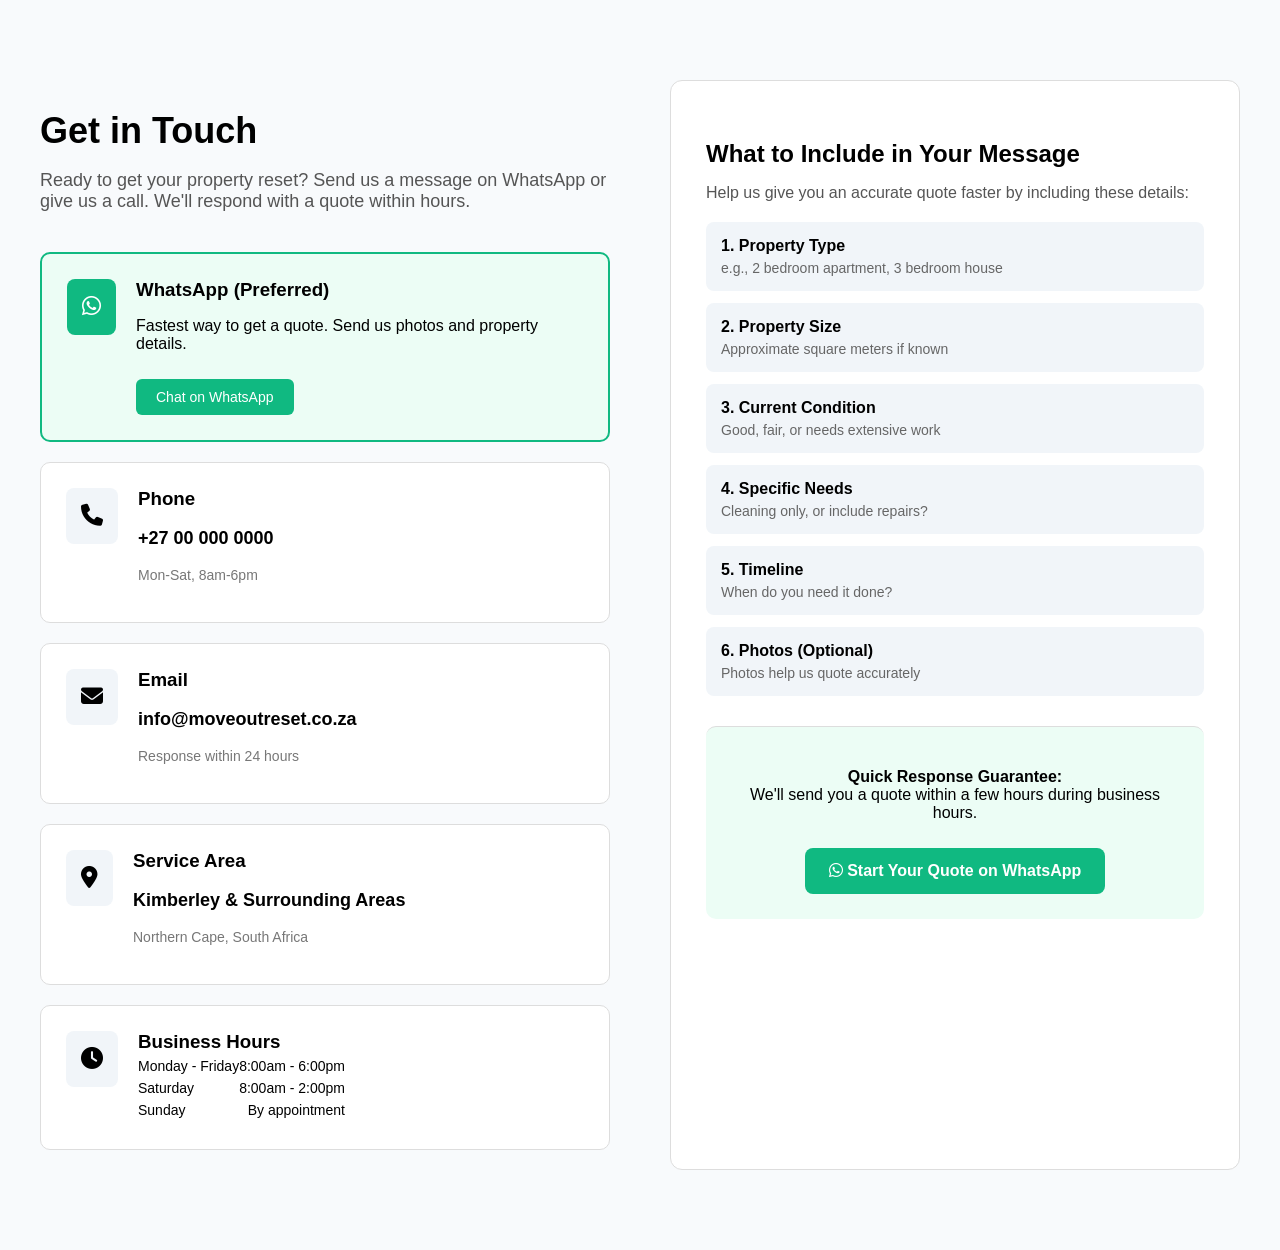
==== contact.html @ deb46134 "first commit" ====
<!DOCTYPE html>
<html lang="en">
<head>
<meta charset="UTF-8">
<meta name="viewport" content="width=device-width, initial-scale=1.0">

<title>Contact | Move-Out Reset</title>

<link rel="stylesheet" href="contact.css">

<link rel="stylesheet"
href="https://cdnjs.cloudflare.com/ajax/libs/font-awesome/6.5.0/css/all.min.css">

</head>

<body>

<section id="contact-section" class="contact-section">

<div class="contact-container">

<div class="contact-grid">

<!-- LEFT COLUMN -->
<div class="contact-left">

<h2 class="contact-title">Get in Touch</h2>

<p class="contact-intro">
Ready to get your property reset? Send us a message on WhatsApp or give us a call.
We'll respond with a quote within hours.
</p>

<!-- WHATSAPP -->
<div class="contact-card whatsapp-card">

<div class="contact-icon whatsapp-icon">
<i class="fa-brands fa-whatsapp"></i>
</div>

<div class="contact-info">
<h3>WhatsApp (Preferred)</h3>

<p>
Fastest way to get a quote. Send us photos and property details.
</p>

<a href="https://wa.me/27000000000?text=Hi%2C%20I%27d%20like%20to%20get%20a%20quote%20for%20Move-Out%20Reset%20services"
target="_blank"
class="contact-btn">
Chat on WhatsApp
</a>

</div>
</div>


<!-- PHONE -->
<div class="contact-card">

<div class="contact-icon">
<i class="fa-solid fa-phone"></i>
</div>

<div class="contact-info">

<h3>Phone</h3>

<p class="contact-highlight">+27 00 000 0000</p>

<p class="contact-small">Mon-Sat, 8am-6pm</p>

</div>

</div>


<!-- EMAIL -->
<div class="contact-card">

<div class="contact-icon">
<i class="fa-solid fa-envelope"></i>
</div>

<div class="contact-info">

<h3>Email</h3>

<p class="contact-highlight">info@moveoutreset.co.za</p>

<p class="contact-small">Response within 24 hours</p>

</div>

</div>


<!-- LOCATION -->
<div class="contact-card">

<div class="contact-icon">
<i class="fa-solid fa-location-dot"></i>
</div>

<div class="contact-info">

<h3>Service Area</h3>

<p class="contact-highlight">Kimberley & Surrounding Areas</p>

<p class="contact-small">Northern Cape, South Africa</p>

</div>

</div>


<!-- BUSINESS HOURS -->
<div class="contact-card hours-card">

<div class="contact-icon">
<i class="fa-solid fa-clock"></i>
</div>

<div class="contact-info">

<h3>Business Hours</h3>

<div class="hours-row">
<span>Monday - Friday</span>
<span>8:00am - 6:00pm</span>
</div>

<div class="hours-row">
<span>Saturday</span>
<span>8:00am - 2:00pm</span>
</div>

<div class="hours-row">
<span>Sunday</span>
<span>By appointment</span>
</div>

</div>

</div>

</div>


<!-- RIGHT COLUMN -->
<div class="contact-right">

<h3 class="quote-title">What to Include in Your Message</h3>

<p class="quote-intro">
Help us give you an accurate quote faster by including these details:
</p>

<div class="quote-list">

<div class="quote-item">
<strong>1. Property Type</strong>
<p>e.g., 2 bedroom apartment, 3 bedroom house</p>
</div>

<div class="quote-item">
<strong>2. Property Size</strong>
<p>Approximate square meters if known</p>
</div>

<div class="quote-item">
<strong>3. Current Condition</strong>
<p>Good, fair, or needs extensive work</p>
</div>

<div class="quote-item">
<strong>4. Specific Needs</strong>
<p>Cleaning only, or include repairs?</p>
</div>

<div class="quote-item">
<strong>5. Timeline</strong>
<p>When do you need it done?</p>
</div>

<div class="quote-item">
<strong>6. Photos (Optional)</strong>
<p>Photos help us quote accurately</p>
</div>

</div>


<div class="quote-cta">

<p>
<strong>Quick Response Guarantee:</strong><br>
We'll send you a quote within a few hours during business hours.
</p>

<a href="https://wa.me/27000000000?text=Hi%2C%20I%27d%20like%20to%20get%20a%20quote%20for%20Move-Out%20Reset%20services"
target="_blank"
class="quote-btn">

<i class="fa-brands fa-whatsapp"></i>
Start Your Quote on WhatsApp

</a>

</div>

</div>

</div>

</div>

</section>

</body>
</html>
---- contact.css ----
body{
font-family:Arial, Helvetica, sans-serif;
margin:0;
background:#f8fafc;
}

.contact-section{
padding:80px 20px;
}

.contact-container{
max-width:1200px;
margin:auto;
}

.contact-grid{
display:grid;
grid-template-columns:1fr 1fr;
gap:60px;
}

.contact-title{
font-size:36px;
margin-bottom:10px;
}

.contact-intro{
font-size:18px;
color:#555;
margin-bottom:40px;
}

.contact-card{
display:flex;
gap:20px;
background:white;
padding:25px;
border-radius:10px;
border:1px solid #ddd;
margin-bottom:20px;
}

.whatsapp-card{
background:#ecfdf5;
border:2px solid #10b981;
}

.contact-icon{
font-size:22px;
background:#f1f5f9;
padding:15px;
border-radius:8px;
height:fit-content;
}

.whatsapp-icon{
background:#10b981;
color:white;
}

.contact-info h3{
margin:0 0 5px 0;
}

.contact-highlight{
font-size:18px;
font-weight:600;
}

.contact-small{
font-size:14px;
color:#777;
}

.contact-btn{
display:inline-block;
margin-top:10px;
background:#10b981;
color:white;
padding:10px 20px;
border-radius:6px;
text-decoration:none;
font-size:14px;
}

.contact-btn:hover{
background:#059669;
}

.hours-row{
display:flex;
justify-content:space-between;
font-size:14px;
margin-bottom:6px;
}

.contact-right{
background:white;
padding:35px;
border-radius:12px;
border:1px solid #ddd;
}

.quote-title{
font-size:24px;
margin-bottom:10px;
}

.quote-intro{
color:#555;
margin-bottom:20px;
}

.quote-list{
display:flex;
flex-direction:column;
gap:12px;
}

.quote-item{
background:#f1f5f9;
padding:15px;
border-radius:8px;
}

.quote-item p{
margin:5px 0 0 0;
font-size:14px;
color:#666;
}

.quote-cta{
margin-top:30px;
padding-top:25px;
border-top:1px solid #ddd;
text-align:center;
background:#ecfdf5;
padding:25px;
border-radius:10px;
}

.quote-btn{
display:inline-block;
margin-top:10px;
background:#10b981;
color:white;
padding:14px 24px;
border-radius:8px;
text-decoration:none;
font-weight:600;
}

.quote-btn:hover{
background:#059669;
}

/* MOBILE */

@media(max-width:900px){

.contact-grid{
grid-template-columns:1fr;
}

}
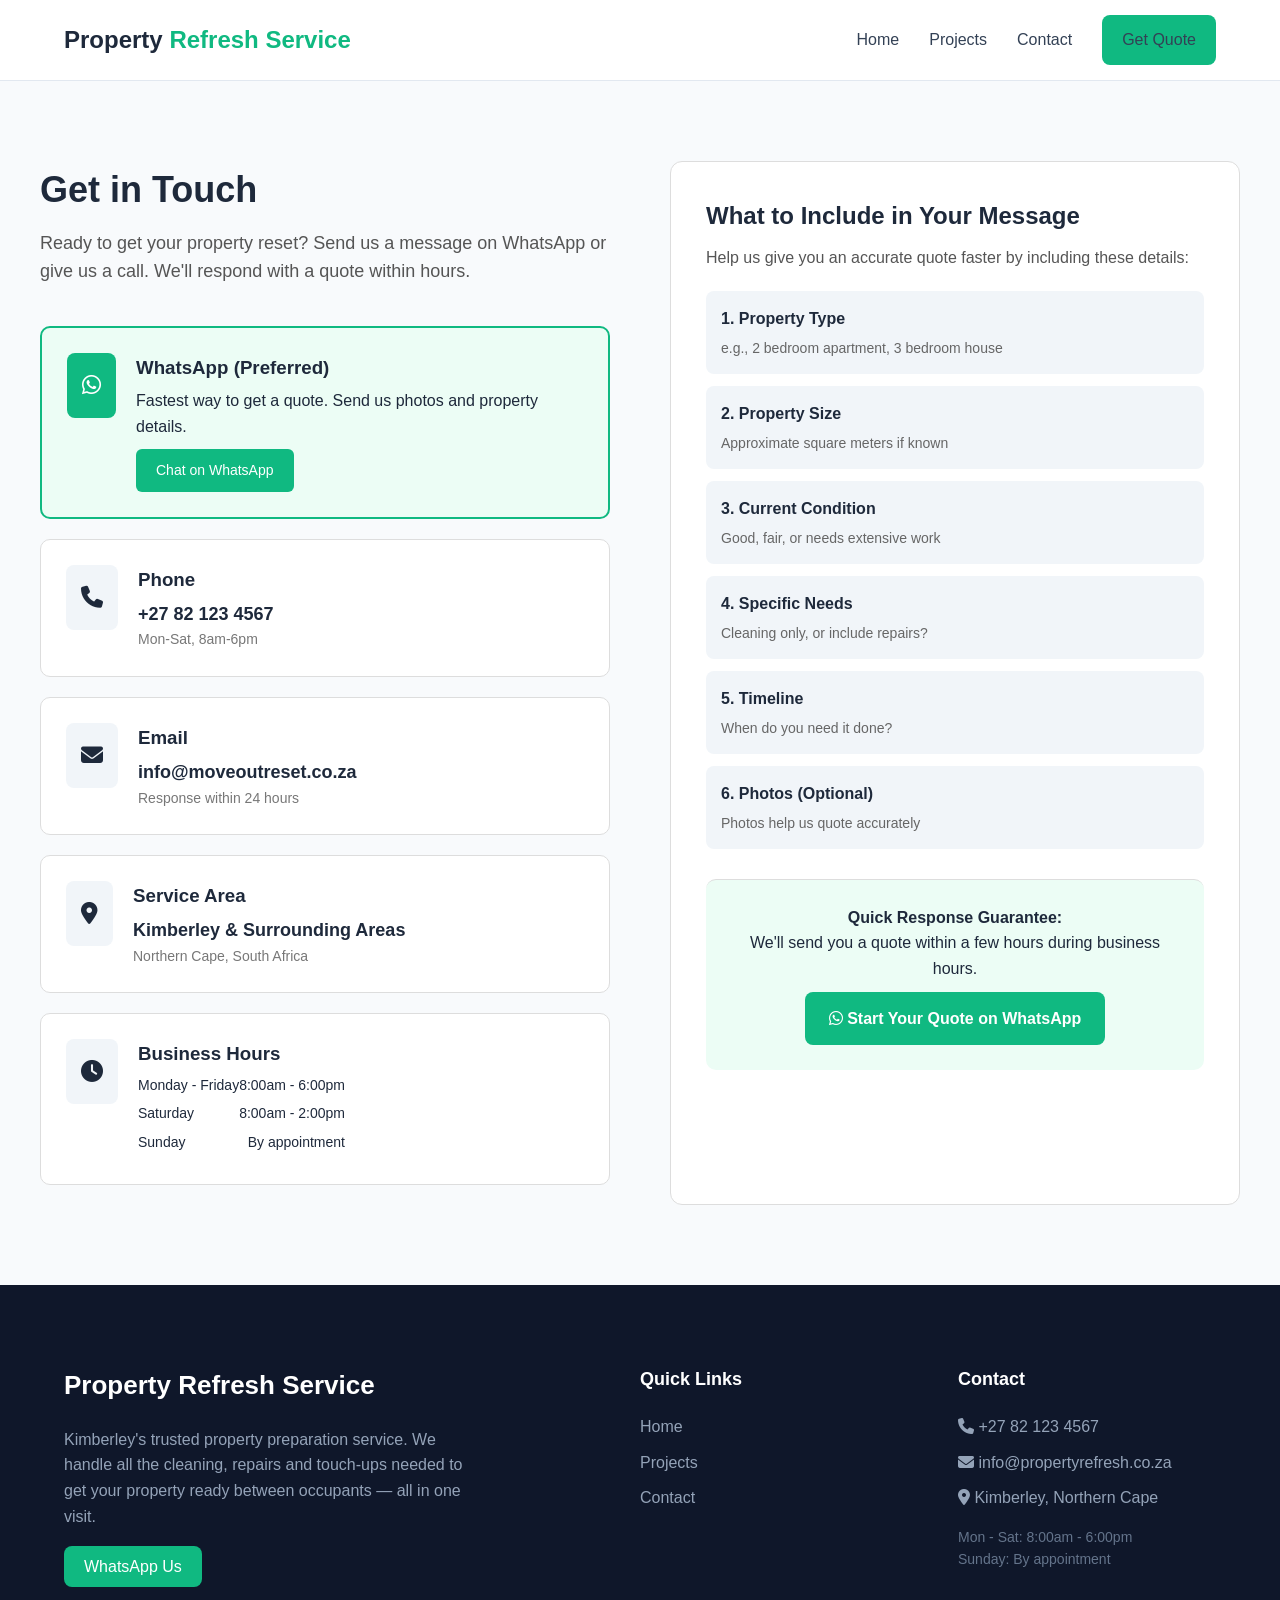
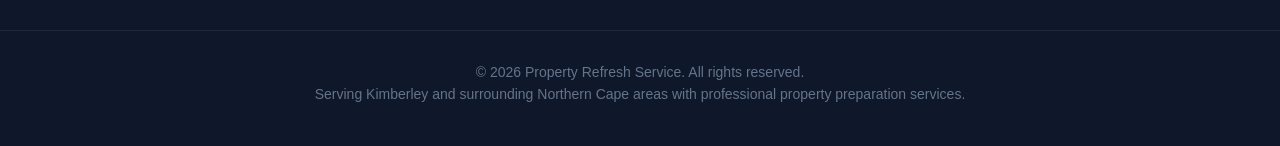
==== commit 56f3a4f6: "2nd commit" ====
--- a/contact.html
+++ b/contact.html
@@ -1,222 +1,264 @@
-<!DOCTYPE html>
+<!doctype html>
 <html lang="en">
-<head>
-<meta charset="UTF-8">
-<meta name="viewport" content="width=device-width, initial-scale=1.0">
-
-<title>Contact | Move-Out Reset</title>
-
-<link rel="stylesheet" href="contact.css">
-
-<link rel="stylesheet"
-href="https://cdnjs.cloudflare.com/ajax/libs/font-awesome/6.5.0/css/all.min.css">
-
-</head>
-
-<body>
-
-<section id="contact-section" class="contact-section">
-
-<div class="contact-container">
-
-<div class="contact-grid">
-
-<!-- LEFT COLUMN -->
-<div class="contact-left">
-
-<h2 class="contact-title">Get in Touch</h2>
-
-<p class="contact-intro">
-Ready to get your property reset? Send us a message on WhatsApp or give us a call.
-We'll respond with a quote within hours.
-</p>
-
-<!-- WHATSAPP -->
-<div class="contact-card whatsapp-card">
-
-<div class="contact-icon whatsapp-icon">
-<i class="fa-brands fa-whatsapp"></i>
-</div>
-
-<div class="contact-info">
-<h3>WhatsApp (Preferred)</h3>
-
-<p>
-Fastest way to get a quote. Send us photos and property details.
-</p>
-
-<a href="https://wa.me/27000000000?text=Hi%2C%20I%27d%20like%20to%20get%20a%20quote%20for%20Move-Out%20Reset%20services"
-target="_blank"
-class="contact-btn">
-Chat on WhatsApp
-</a>
-
-</div>
-</div>
-
-
-<!-- PHONE -->
-<div class="contact-card">
-
-<div class="contact-icon">
-<i class="fa-solid fa-phone"></i>
-</div>
-
-<div class="contact-info">
-
-<h3>Phone</h3>
-
-<p class="contact-highlight">+27 00 000 0000</p>
-
-<p class="contact-small">Mon-Sat, 8am-6pm</p>
-
-</div>
-
-</div>
-
-
-<!-- EMAIL -->
-<div class="contact-card">
-
-<div class="contact-icon">
-<i class="fa-solid fa-envelope"></i>
-</div>
-
-<div class="contact-info">
-
-<h3>Email</h3>
-
-<p class="contact-highlight">info@moveoutreset.co.za</p>
-
-<p class="contact-small">Response within 24 hours</p>
-
-</div>
-
-</div>
-
-
-<!-- LOCATION -->
-<div class="contact-card">
-
-<div class="contact-icon">
-<i class="fa-solid fa-location-dot"></i>
-</div>
-
-<div class="contact-info">
-
-<h3>Service Area</h3>
-
-<p class="contact-highlight">Kimberley & Surrounding Areas</p>
-
-<p class="contact-small">Northern Cape, South Africa</p>
-
-</div>
-
-</div>
-
-
-<!-- BUSINESS HOURS -->
-<div class="contact-card hours-card">
-
-<div class="contact-icon">
-<i class="fa-solid fa-clock"></i>
-</div>
-
-<div class="contact-info">
-
-<h3>Business Hours</h3>
-
-<div class="hours-row">
-<span>Monday - Friday</span>
-<span>8:00am - 6:00pm</span>
-</div>
-
-<div class="hours-row">
-<span>Saturday</span>
-<span>8:00am - 2:00pm</span>
-</div>
-
-<div class="hours-row">
-<span>Sunday</span>
-<span>By appointment</span>
-</div>
-
-</div>
-
-</div>
-
-</div>
-
-
-<!-- RIGHT COLUMN -->
-<div class="contact-right">
-
-<h3 class="quote-title">What to Include in Your Message</h3>
-
-<p class="quote-intro">
-Help us give you an accurate quote faster by including these details:
-</p>
-
-<div class="quote-list">
-
-<div class="quote-item">
-<strong>1. Property Type</strong>
-<p>e.g., 2 bedroom apartment, 3 bedroom house</p>
-</div>
-
-<div class="quote-item">
-<strong>2. Property Size</strong>
-<p>Approximate square meters if known</p>
-</div>
-
-<div class="quote-item">
-<strong>3. Current Condition</strong>
-<p>Good, fair, or needs extensive work</p>
-</div>
-
-<div class="quote-item">
-<strong>4. Specific Needs</strong>
-<p>Cleaning only, or include repairs?</p>
-</div>
-
-<div class="quote-item">
-<strong>5. Timeline</strong>
-<p>When do you need it done?</p>
-</div>
-
-<div class="quote-item">
-<strong>6. Photos (Optional)</strong>
-<p>Photos help us quote accurately</p>
-</div>
-
-</div>
-
-
-<div class="quote-cta">
-
-<p>
-<strong>Quick Response Guarantee:</strong><br>
-We'll send you a quote within a few hours during business hours.
-</p>
-
-<a href="https://wa.me/27000000000?text=Hi%2C%20I%27d%20like%20to%20get%20a%20quote%20for%20Move-Out%20Reset%20services"
-target="_blank"
-class="quote-btn">
-
-<i class="fa-brands fa-whatsapp"></i>
-Start Your Quote on WhatsApp
-
-</a>
-
-</div>
-
-</div>
-
-</div>
-
-</div>
-
-</section>
-
-</body>
+  <head>
+    <meta charset="UTF-8" />
+    <meta name="viewport" content="width=device-width, initial-scale=1.0" />
+    <title>Contact | Move-Out Reset</title>
+
+    <link
+      href="https://fonts.googleapis.com/css2?family=Inter:wght@400;500;600;700&display=swap"
+      rel="stylesheet"
+    />
+    <link
+      rel="stylesheet"
+      href="https://cdnjs.cloudflare.com/ajax/libs/font-awesome/6.5.0/css/all.min.css"
+    />
+    <link rel="stylesheet" href="styles.css" />
+    <link rel="stylesheet" href="contact.css" />
+  </head>
+
+  <body>
+    <!-- HEADER (same as landing page) -->
+    <header class="site-header">
+      <div class="menu-btn" onclick="toggleMenu()">☰</div>
+      <div class="mobile-nav" id="mobileNav">
+        <a href="index.html">Home</a>
+        <a href="projects.html">Projects</a>
+        <a href="contact.html" class="active">Contact</a>
+        <a class="btn-primary" href="https://wa.me/27000000000" target="_blank">
+          Get Quote
+        </a>
+      </div>
+
+      <div class="container header-flex">
+        <div class="logo">
+          <h1>Property <span>Refresh Service</span></h1>
+        </div>
+
+        <nav class="main-nav">
+          <a href="index.html">Home</a>
+          <a href="projects.html">Projects</a>
+          <a href="contact.html class="active"">Contact</a>
+
+          <a
+            class="btn-primary"
+            href="https://wa.me/27000000000?text=Hi%20I%20would%20like%20a%20quote"
+            target="_blank"
+          >
+            Get Quote
+          </a>
+        </nav>
+      </div>
+    </header>
+
+    <!-- CONTACT SECTION -->
+    <section id="contact-section" class="contact-section">
+      <div class="contact-container">
+        <div class="contact-grid">
+          <!-- LEFT COLUMN -->
+          <div class="contact-left">
+            <h2 class="contact-title">Get in Touch</h2>
+            <p class="contact-intro">
+              Ready to get your property reset? Send us a message on WhatsApp or
+              give us a call. We'll respond with a quote within hours.
+            </p>
+
+            <!-- WHATSAPP -->
+            <div class="contact-card whatsapp-card">
+              <div class="contact-icon whatsapp-icon">
+                <i class="fa-brands fa-whatsapp"></i>
+              </div>
+              <div class="contact-info">
+                <h3>WhatsApp (Preferred)</h3>
+                <p>Fastest way to get a quote. Send us photos and property details.</p>
+                <a
+                  href="https://wa.me/27000000000?text=Hi%2C%20I%27d%20like%20to%20get%20a%20quote%20for%20Move-Out%20Reset%20services"
+                  target="_blank"
+                  class="contact-btn"
+                >
+                  Chat on WhatsApp
+                </a>
+              </div>
+            </div>
+
+            <!-- PHONE -->
+            <div class="contact-card">
+              <div class="contact-icon">
+                <i class="fa-solid fa-phone"></i>
+              </div>
+              <div class="contact-info">
+                <h3>Phone</h3>
+                <p class="contact-highlight">+27 82 123 4567</p>
+                <p class="contact-small">Mon-Sat, 8am-6pm</p>
+              </div>
+            </div>
+
+            <!-- EMAIL -->
+            <div class="contact-card">
+              <div class="contact-icon">
+                <i class="fa-solid fa-envelope"></i>
+              </div>
+              <div class="contact-info">
+                <h3>Email</h3>
+                <p class="contact-highlight">info@moveoutreset.co.za</p>
+                <p class="contact-small">Response within 24 hours</p>
+              </div>
+            </div>
+
+            <!-- LOCATION -->
+            <div class="contact-card">
+              <div class="contact-icon">
+                <i class="fa-solid fa-location-dot"></i>
+              </div>
+              <div class="contact-info">
+                <h3>Service Area</h3>
+                <p class="contact-highlight">Kimberley & Surrounding Areas</p>
+                <p class="contact-small">Northern Cape, South Africa</p>
+              </div>
+            </div>
+
+            <!-- BUSINESS HOURS -->
+            <div class="contact-card hours-card">
+              <div class="contact-icon">
+                <i class="fa-solid fa-clock"></i>
+              </div>
+              <div class="contact-info">
+                <h3>Business Hours</h3>
+                <div class="hours-row">
+                  <span>Monday - Friday</span>
+                  <span>8:00am - 6:00pm</span>
+                </div>
+                <div class="hours-row">
+                  <span>Saturday</span>
+                  <span>8:00am - 2:00pm</span>
+                </div>
+                <div class="hours-row">
+                  <span>Sunday</span>
+                  <span>By appointment</span>
+                </div>
+              </div>
+            </div>
+          </div>
+
+          <!-- RIGHT COLUMN -->
+          <div class="contact-right">
+            <h3 class="quote-title">What to Include in Your Message</h3>
+            <p class="quote-intro">
+              Help us give you an accurate quote faster by including these details:
+            </p>
+
+            <div class="quote-list">
+              <div class="quote-item">
+                <strong>1. Property Type</strong>
+                <p>e.g., 2 bedroom apartment, 3 bedroom house</p>
+              </div>
+              <div class="quote-item">
+                <strong>2. Property Size</strong>
+                <p>Approximate square meters if known</p>
+              </div>
+              <div class="quote-item">
+                <strong>3. Current Condition</strong>
+                <p>Good, fair, or needs extensive work</p>
+              </div>
+              <div class="quote-item">
+                <strong>4. Specific Needs</strong>
+                <p>Cleaning only, or include repairs?</p>
+              </div>
+              <div class="quote-item">
+                <strong>5. Timeline</strong>
+                <p>When do you need it done?</p>
+              </div>
+              <div class="quote-item">
+                <strong>6. Photos (Optional)</strong>
+                <p>Photos help us quote accurately</p>
+              </div>
+            </div>
+
+            <div class="quote-cta">
+              <p>
+                <strong>Quick Response Guarantee:</strong><br />
+                We'll send you a quote within a few hours during business hours.
+              </p>
+
+              <a
+                href="https://wa.me/27000000000?text=Hi%2C%20I%27d%20like%20to%20get%20a%20quote%20for%20Move-Out%20Reset%20services"
+                target="_blank"
+                class="quote-btn"
+              >
+                <i class="fa-brands fa-whatsapp"></i>
+                Start Your Quote on WhatsApp
+              </a>
+            </div>
+          </div>
+        </div>
+      </div>
+    </section>
+
+    <!-- FOOTER (same as landing page) -->
+    <footer class="footer-section">
+      <div class="container footer-grid">
+        <div class="footer-company">
+          <h3 class="footer-logo">Property Refresh Service</h3>
+          <p class="footer-description">
+            Kimberley's trusted property preparation service. We handle all the
+            cleaning, repairs and touch-ups needed to get your property ready
+            between occupants — all in one visit.
+          </p>
+          <a
+            href="https://wa.me/27000000000?text=Hi%20I%20would%20like%20a%20quote"
+            target="_blank"
+            class="btn-primary footer-whatsapp"
+          >
+            WhatsApp Us
+          </a>
+        </div>
+
+        <div class="footer-links">
+          <h4>Quick Links</h4>
+          <ul>
+            <li><a href="index.html">Home</a></li>
+            <li><a href="projects.html">Projects</a></li>
+            <li><a href="contact.html">Contact</a></li>
+          </ul>
+        </div>
+
+        <div class="footer-contact">
+          <h4>Contact</h4>
+          <ul>
+            <li><i class="fa-solid fa-phone"></i> +27 82 123 4567</li>
+            <li><i class="fa-solid fa-envelope"></i> info@propertyrefresh.co.za</li>
+            <li><i class="fa-solid fa-location-dot"></i> Kimberley, Northern Cape</li>
+          </ul>
+          <p class="footer-hours">
+            Mon - Sat: 8:00am - 6:00pm<br />
+            Sunday: By appointment
+          </p>
+        </div>
+      </div>
+
+      <div class="footer-bottom">
+        <p>© 2026 Property Refresh Service. All rights reserved.</p>
+        <p>
+          Serving Kimberley and surrounding Northern Cape areas with
+          professional property preparation services.
+        </p>
+      </div>
+    </footer>
+
+    <!-- Scripts -->
+    <script>
+      function toggleMenu() {
+        const menu = document.getElementById("mobileNav");
+        menu.classList.toggle("active");
+      }
+
+      const faqItems = document.querySelectorAll(".faq-item");
+      faqItems.forEach((item) => {
+        const question = item.querySelector("h3");
+        question.addEventListener("click", () => {
+          item.classList.toggle("active");
+        });
+      });
+    </script>
+  </body>
 </html>
--- a/styles.css
+++ b/styles.css
@@ -0,0 +1,858 @@
+* {
+  margin: 0;
+  padding: 0;
+  box-sizing: border-box;
+  font-family: Arial, Helvetica, sans-serif;
+}
+
+body {
+  color: #1e293b;
+  background: white;
+  line-height: 1.6;
+  font-family: "Inter", sans-serif;
+}
+
+.container {
+  width: 90%;
+  max-width: 1200px;
+  margin: auto;
+}
+
+/* HEADER */
+
+.site-header {
+  background: white;
+  border-bottom: 1px solid #e2e8f0;
+  position: sticky;
+  top: 0;
+  z-index: 1000;
+}
+
+.header-flex {
+  display: flex;
+  justify-content: space-between;
+  align-items: center;
+  height: 80px;
+}
+
+.logo h1 {
+  font-size: 24px;
+  font-weight: bold;
+}
+
+.logo span {
+  color: #10b981;
+}
+
+.main-nav {
+  display: flex;
+  gap: 30px;
+  align-items: center;
+}
+
+.main-nav a {
+  text-decoration: none;
+  color: #334155;
+  font-weight: 500;
+}
+
+.main-nav a:hover {
+  color: #10b981;
+}
+
+/* BUTTONS */
+.btn-primary {
+  background: #10b981;
+  color: white;
+  padding: 12px 20px;
+  border-radius: 8px;
+  text-decoration: none;
+}
+
+.btn-primary:hover {
+  background: #059669;
+}
+
+.btn-outline {
+  border: 2px solid #10b981;
+  padding: 12px 20px;
+  border-radius: 8px;
+  text-decoration: none;
+  color: #10b981;
+}
+
+.btn-dark {
+  background: #0f172a;
+  color: white;
+  padding: 12px 20px;
+  border-radius: 8px;
+  text-decoration: none;
+}
+
+/* HERO */
+.hero-section {
+  padding: 80px 0;
+  background: #f8fafc;
+}
+
+.hero-grid {
+  display: grid;
+  grid-template-columns: 1fr 1fr;
+  gap: 60px;
+  align-items: center;
+}
+
+.hero-text h1 {
+  font-size: 48px;
+  margin: 20px 0;
+}
+
+.hero-text h1 span {
+  color: #10b981;
+}
+
+.hero-benefits {
+  margin: 20px 0;
+  list-style: none;
+}
+
+.hero-benefits li {
+  margin-bottom: 10px;
+  margin: 8px 0;
+  color: #475569;
+  display: flex;
+  align-items: center;
+  gap: 8px;
+}
+
+.hero-benefits li::before {
+  content: "✓";
+  font-size: 14px;
+  color: #16a34a;
+  font-weight: bold;
+  width: 18px;
+  height: 18px;
+  border-radius: 50%;
+  background: linear-gradient(135deg, #16a34a, #22c55e);
+  color: white;
+  display: flex;
+  align-items: center;
+  justify-content: center;
+  font-size: 12px;
+  font-weight: bold;
+  box-shadow: 0 4px 10px rgba(34, 197, 94, 0.3);
+}
+
+.hero-buttons {
+  display: flex;
+  gap: 20px;
+  margin-top: 20px;
+}
+
+.hero-image img {
+  width: 100%;
+  border-radius: 16px;
+}
+
+.hero-badge {
+  background: #d1fae5;
+  color: #047857;
+  display: inline-block;
+  padding: 8px 14px;
+  border-radius: 20px;
+  /* font-size: 14px; */
+}
+.hero-badge-floating {
+  display: flex;
+  flex-direction: column;
+  align-items: center;
+  background: white;
+  padding: 15px;
+  border-radius: 12px;
+  position: absolute;
+  margin-top: -60px;
+  margin-left: -30px;
+  box-shadow: 0 10px 20px rgba(0, 0, 0, 0.1);
+}
+
+.hero-badge-floating h3 {
+  font-weight: 600;
+  font-size: 25px;
+  color: #10b981;
+}
+
+.hero-badge-floating p {
+  font-size: 13px;
+}
+
+.hero-trust {
+  font-weight: 600;
+  font-size: 13px;
+  display: flex;
+  gap: 15px;
+  left: 20px;
+  position: relative;
+}
+
+/* SECTIONS */
+.section-title {
+  text-align: center;
+  font-size: 36px;
+  margin-top: 20px;
+  margin-bottom: 20px;
+}
+
+.section-subtitle {
+  text-align: center;
+  color: #64748b;
+  margin-bottom: 60px;
+}
+
+/* SERVICES */
+.services-grid {
+  display: grid;
+  grid-template-columns: repeat(4, 1fr);
+  gap: 25px;
+}
+
+.service-card {
+  background: #f8fafc;
+  padding: 25px;
+  border-radius: 12px;
+  border: 1px solid #e2e8f0;
+}
+
+.service-card:hover {
+  box-shadow: 0 10px 20px rgba(0, 0, 0, 0.05);
+}
+
+.service-icon {
+  font-size: 30px;
+  color: #16a34a;
+  margin-bottom: 15px;
+  display: block;
+}
+
+.service-icon-bg {
+  background-color: #047857;
+  width: 50px;
+}
+
+/* PROCESS */
+.process-section {
+  background: linear-gradient(to bottom, #ffffff, #f8fafc);
+  padding: 100px 0;
+  position: relative;
+  overflow: hidden;
+}
+
+.process-grid {
+  display: grid;
+  grid-template-columns: repeat(4, 1fr);
+  gap: 30px;
+}
+
+.process-step {
+  background: #93f6da24;
+  padding: 35px 25px;
+  border-radius: 14px;
+  text-align: left;
+  box-shadow: 0 8px 20px rgba(0, 0, 0, 0.05);
+  border: 1px solid rgba(0, 0, 0, 0.04);
+  transition: all 0.3s ease;
+  position: relative;
+  overflow: hidden;
+}
+
+.process-step:hover {
+  transform: translateY(-8px);
+  box-shadow: 0 18px 35px rgba(0, 0, 0, 0.1);
+}
+
+.process-step h3 {
+  font-size: 26px;
+  font-weight: 700;
+  color: #16a34a;
+  position: absolute;
+  top: 20px;
+  right: 20px;
+  width: 60px;
+  height: 60px;
+  display: flex;
+  align-items: center;
+  justify-content: center;
+  z-index: 2;
+}
+
+.process-step h4 {
+  font-size: 18px;
+  font-weight: 600;
+  margin-top: 40px;
+  margin-bottom: 10px;
+  color: #1e293b;
+}
+
+.process-step p {
+  font-size: 15px;
+  color: #64748b;
+  line-height: 1.6;
+}
+
+.process-step::before {
+  content: "";
+  position: absolute;
+  width: 500px;
+  height: 500px;
+  background: radial-gradient(circle, rgba(34, 197, 94, 0.08), transparent 70%);
+  top: -150px;
+  left: -150px;
+  z-index: 0;
+  opacity: 0;
+  transition: opacity 0.3s;
+}
+
+.process-step:hover::before {
+  opacity: 1;
+}
+
+.process-step::after {
+  content: "";
+  position: absolute;
+  width: 60px;
+  height: 60px;
+  background: rgba(34, 197, 94, 0.15);
+  border-radius: 50%;
+  top: 20px;
+  right: 20px;
+  z-index: 1;
+}
+
+.process-step h4,
+.process-step p {
+  position: relative;
+  z-index: 1;
+}
+
+.process-icon {
+  font-size: 28px;
+  color: #16a34a;
+  position: absolute;
+  left: 29px;
+  top: 20%;
+  transform: translateY(-50%);
+}
+
+/* CLIENTS */
+.clients-section {
+  background: #ffff;
+  padding: 80px 0;
+}
+
+.clients-grid {
+  display: grid;
+  grid-template-columns: repeat(2, 1fr);
+  gap: 30px;
+}
+
+.client-card {
+  background: #91f6aa10;
+  padding: 30px;
+  border-radius: 16px;
+  border: 1px solid rgba(0, 0, 0, 0.04);
+  box-shadow: 0 8px 20px rgba(0, 0, 0, 0.05);
+  transition: all 0.3s ease;
+  position: relative;
+  overflow: hidden;
+}
+
+.client-card:hover {
+  transform: translateY(-6px);
+  box-shadow: 0 18px 35px rgba(0, 0, 0, 0.1);
+}
+
+.client-card:hover::before {
+  opacity: 1;
+}
+
+.client-card h3 {
+  font-size: 20px;
+  font-weight: 600;
+  margin-bottom: 10px;
+  color: #1e293b;
+  position: relative;
+  z-index: 1;
+}
+
+.client-card p {
+  color: #64748b;
+  line-height: 1.6;
+  margin-bottom: 10px;
+  position: relative;
+  z-index: 1;
+}
+
+.clients-intro {
+  text-align: center;
+  max-width: 700px;
+  margin: 0 auto 40px;
+  color: #64748b;
+  font-size: 16px;
+  line-height: 1.6;
+}
+
+.client-card ul {
+  margin-top: 12px;
+  padding-left: 0;
+  list-style: none;
+  position: relative;
+  z-index: 1;
+}
+
+.client-card li {
+  margin: 8px 0;
+  color: #475569;
+  display: flex;
+  align-items: center;
+  gap: 8px;
+}
+
+.client-card h3 i {
+  display: inline-flex;
+  align-items: center;
+  justify-content: center;
+  width: 38px;
+  height: 38px;
+  margin-right: 10px;
+  border-radius: 10px;
+  background: linear-gradient(135deg, #16a34a, #22c55e);
+  color: white;
+  font-size: 16px;
+  box-shadow: 0 6px 14px rgba(34, 197, 94, 0.25);
+  transition: all 0.3s ease;
+}
+
+.client-card:hover h3 i {
+  transform: scale(1.1) rotate(4deg);
+  box-shadow: 0 10px 20px rgba(34, 197, 94, 0.35);
+}
+
+.client-card li::before {
+  content: "✓";
+  width: 18px;
+  height: 18px;
+  border-radius: 50%;
+  background: linear-gradient(135deg, #16a34a, #22c55e);
+  color: white;
+  display: flex;
+  align-items: center;
+  justify-content: center;
+  font-size: 12px;
+  font-weight: bold;
+  box-shadow: 0 4px 10px rgba(34, 197, 94, 0.3);
+}
+.client-card-icon {
+  width: 70px;
+  height: 70px;
+  display: flex;
+  align-items: center;
+  justify-content: center;
+  background: #62f4c338;
+  border-radius: 16px;
+  margin-bottom: 15px;
+  font-size: 26px;
+  color: #047857;
+  box-shadow: 0 8px 20px rgba(0,0,0,0.15);
+  transition: transform 0.3s ease, box-shadow 0.3s ease;
+}
+
+.client-card:hover .client-card-icon {
+  transform: translateY(-6px) scale(1.05);
+  box-shadow: 0 15px 35px rgba(0,0,0,0.25);
+}
+
+/* PRICING */
+.pricing-section {
+  background: linear-gradient(180deg,#f8fafc,#eef2f7);
+  padding: 80px 0;
+}
+
+.pricing-intro{
+  max-width:700px;
+  margin:0 auto 60px auto;
+  text-align:center;
+  position:relative;
+  z-index:2;
+}
+
+.pricing-grid {
+  display: grid;
+  grid-template-columns: repeat(3, 1fr);
+  gap: 30px;
+}
+
+.pricing-card {
+  background: white;
+  padding: 35px;
+  border-radius: 16px;
+  box-shadow: 0 10px 30px rgba(0,0,0,0.06);
+  transition: all 0.35s ease;
+  position: relative;
+  overflow: hidden;
+}
+
+.pricing-card:hover {
+  transform: translateY(-10px);
+  box-shadow: 0 20px 45px rgba(0,0,0,0.12);
+}
+
+.pricing-card::before{
+  content:"";
+  position:absolute;
+  top:0;
+  left:0;
+  width:100%;
+  height:4px;
+  background:linear-gradient(90deg,#0ea5e9,#10b981);
+  opacity:0;
+  transition:0.3s;
+}
+
+.pricing-card:hover::before{
+  opacity:1;
+}
+
+.pricing-card h3{
+  text-align: center;
+  font-size:22px;
+  margin-bottom:5px;
+  color:#0f172a;
+}
+
+.property-size{
+  color:#64748b;
+  font-size:14px;
+  text-align: center;
+}
+
+.price h2{
+  font-size:38px;
+  font-weight:700;
+  margin:0;
+  color:#059669;
+}
+
+.price span {
+  font-size:14px;
+  color:#64748b;
+}
+
+.pricing-card ul {
+  margin: 25px 0;
+  padding:0;
+}
+
+.pricing-card li {
+  margin-bottom: 12px;
+  color:#334155;
+  list-style:none;
+  position:relative;
+  padding-left:24px;
+}
+
+.pricing-card li::before{
+  content:"✔";
+  position:absolute;
+  left:0;
+  color:#10b981;
+  font-weight:bold;
+}
+
+.popular {
+  border: 3px solid #10b981;
+  transform: scale(1.03);
+  box-shadow:0 20px 40px rgba(16,185,129,0.15);
+}
+
+.popular-badge{
+  position:absolute;
+  top:-12px;
+  right:20px;
+  background:#10b981;
+  color:white;
+  font-size:12px;
+  font-weight:600;
+  padding:6px 14px;
+  border-radius:20px;
+  box-shadow:0 5px 15px rgba(16,185,129,0.3);
+}
+
+/* Addons */
+.addons {
+  padding: 60px 20px;
+  background: #f9f9f9;
+  font-family: Arial, sans-serif;
+}
+
+.addons-container {
+  max-width: 900px;
+  margin: auto;
+  text-align: center;
+}
+
+.addons h2 {
+  margin-bottom: 35px;
+  font-size: 28px;
+}
+
+.addons-grid {
+  display: grid;
+  grid-template-columns: repeat(auto-fit, minmax(220px, 1fr));
+  gap: 20px;
+}
+
+.addon-card {
+  background: white;
+  padding: 20px;
+  border-radius: 8px;
+  border: 1px solid #e6e6e6;
+  transition: 0.2s;
+}
+
+.addon-card:hover {
+  transform: translateY(-3px);
+  box-shadow: 0 5px 15px rgba(0,0,0,0.08);
+}
+
+.addon-card h3 {
+  font-size: 16px;
+  margin-bottom: 8px;
+}
+
+.addon-price {
+  font-weight: bold;
+  color: #2e7d32;
+}
+
+.custom-quote {
+  margin-top: 30px;
+  font-weight: 500;
+}
+
+.disclaimer {
+  margin-top: 10px;
+  font-size: 13px;
+  color: #666;
+}
+
+/* FAQ */
+.faq-section {
+  padding: 70px 20px;
+  background: #f8f8f8;
+  font-family: Arial, sans-serif;
+}
+
+.faq-item {
+  width: 1000px;
+  background: white;
+  padding: 10px;
+  border-radius: 8px;
+  margin-bottom: 9px;
+  border: 1px solid #e6e6e6;
+}
+
+.faq-item h3 {
+  display: flex;
+  justify-content: space-between;
+  align-items: center;
+  cursor: pointer;
+  font-size: 18px;
+  margin-bottom: 8px;
+}
+
+.faq-item h3::after {
+  content: "+";
+  font-size: 22px;
+  color: #25D366;
+  transition: transform 0.3s ease;
+}
+
+.faq-item.active h3::after {
+  content: "−";
+}
+
+.faq-item p {
+  color: #555;
+  line-height: 1.6;
+  display: none;
+}
+
+.faq-item.active p {
+  display: block;
+}
+
+.faq-item:hover {
+  box-shadow: 0 6px 18px rgba(0,0,0,0.08);
+  transform: translateY(-2px);
+  transition: 0.2s ease;
+}
+
+.faq-contact {
+  text-align: center;
+  margin-top: 40px;
+}
+
+.whatsapp-btn {
+  display: inline-block;
+  margin-top: 15px;
+  padding: 12px 22px;
+  background: #25D366;
+  color: white;
+  text-decoration: none;
+  border-radius: 6px;
+  font-weight: bold;
+}
+
+.whatsapp-btn:hover {
+  background: #1ebe5d;
+}
+
+/* FOOTER */
+.footer-section {
+  background: #0f172a;
+  color: white;
+  padding: 80px 0 40px;
+}
+
+.footer-grid {
+  display: grid;
+  grid-template-columns: 2fr 1fr 1fr;
+  gap: 60px;
+}
+
+.footer-logo {
+  font-size: 26px;
+  margin-bottom: 20px;
+}
+
+.footer-description {
+  color: #94a3b8;
+  margin-bottom: 25px;
+  max-width: 400px;
+}
+
+.footer-links h4,
+.footer-contact h4 {
+  margin-bottom: 20px;
+  font-size: 18px;
+}
+
+.footer-links ul,
+.footer-contact ul {
+  list-style: none;
+}
+
+.footer-links li {
+  margin-bottom: 10px;
+}
+
+.footer-links a {
+  color: #94a3b8;
+  text-decoration: none;
+}
+
+.footer-links a:hover {
+  color: white;
+}
+
+.footer-contact li {
+  color: #94a3b8;
+  margin-bottom: 10px;
+}
+
+.footer-hours {
+  margin-top: 15px;
+  color: #64748b;
+  font-size: 14px;
+}
+
+.footer-bottom {
+  border-top: 1px solid #1e293b;
+  margin-top: 50px;
+  padding-top: 30px;
+  text-align: center;
+  color: #64748b;
+  font-size: 14px;
+}
+
+.main-nav a.active,
+.mobile-nav a.active {
+  color: #10b981;        /* Example: change text color */
+  background: transparent; /* Example: highlight background */
+  font-weight: 600;
+}
+
+/* RESPONSIVE FOOTER */
+
+@media (max-width: 900px) {
+  .footer-grid {
+    grid-template-columns: 1fr;
+    gap: 40px;
+    text-align: center;
+  }
+
+  .footer-description {
+    margin: auto;
+  }
+}
+
+/* MOBILE MENU */
+
+.menu-btn {
+  display: none;
+  font-size: 28px;
+  cursor: pointer;
+}
+
+.mobile-nav {
+  display: none;
+  flex-direction: column;
+  gap: 15px;
+  padding: 20px;
+  border-top: 1px solid #e2e8f0;
+}
+
+/* RESPONSIVE */
+
+@media (max-width: 1000px) {
+  .hero-grid {
+    grid-template-columns: 1fr;
+  }
+
+  .services-grid {
+    grid-template-columns: repeat(2, 1fr);
+  }
+
+  .process-grid {
+    grid-template-columns: repeat(2, 1fr);
+  }
+
+  .pricing-grid {
+    grid-template-columns: 1fr;
+  }
+
+  .clients-grid {
+    grid-template-columns: 1fr;
+  }
+
+  .main-nav {
+    display: none;
+  }
+
+  .menu-btn {
+    display: block;
+  }
+
+  .mobile-nav.active {
+    display: flex;
+  }
+}
--- a/contact.css
+++ b/contact.css
@@ -154,6 +154,13 @@
 background:#059669;
 }
 
+.main-nav a.active,
+.mobile-nav a.active {
+  color: #10b981;        /* Example: change text color */
+  background: transparent; /* Example: highlight background */
+  font-weight: 600;
+}
+
 /* MOBILE */
 
 @media(max-width:900px){
